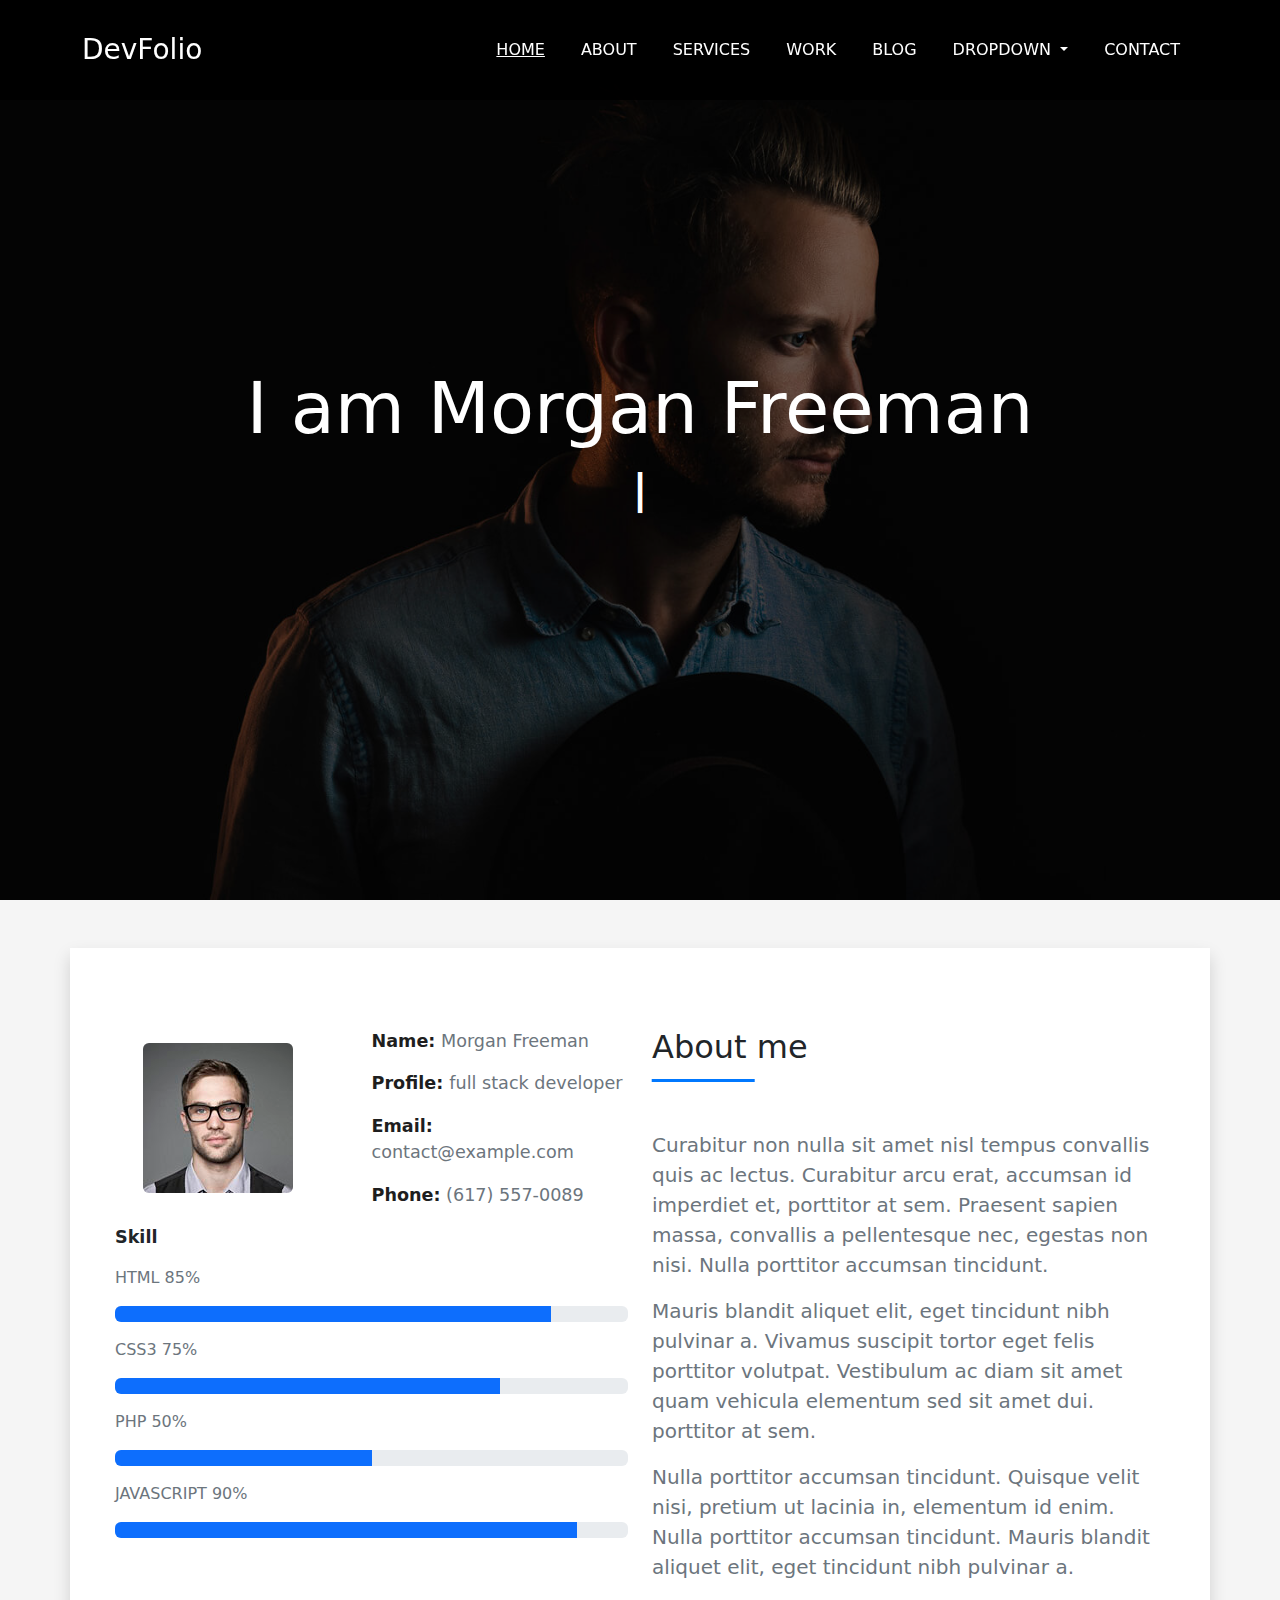
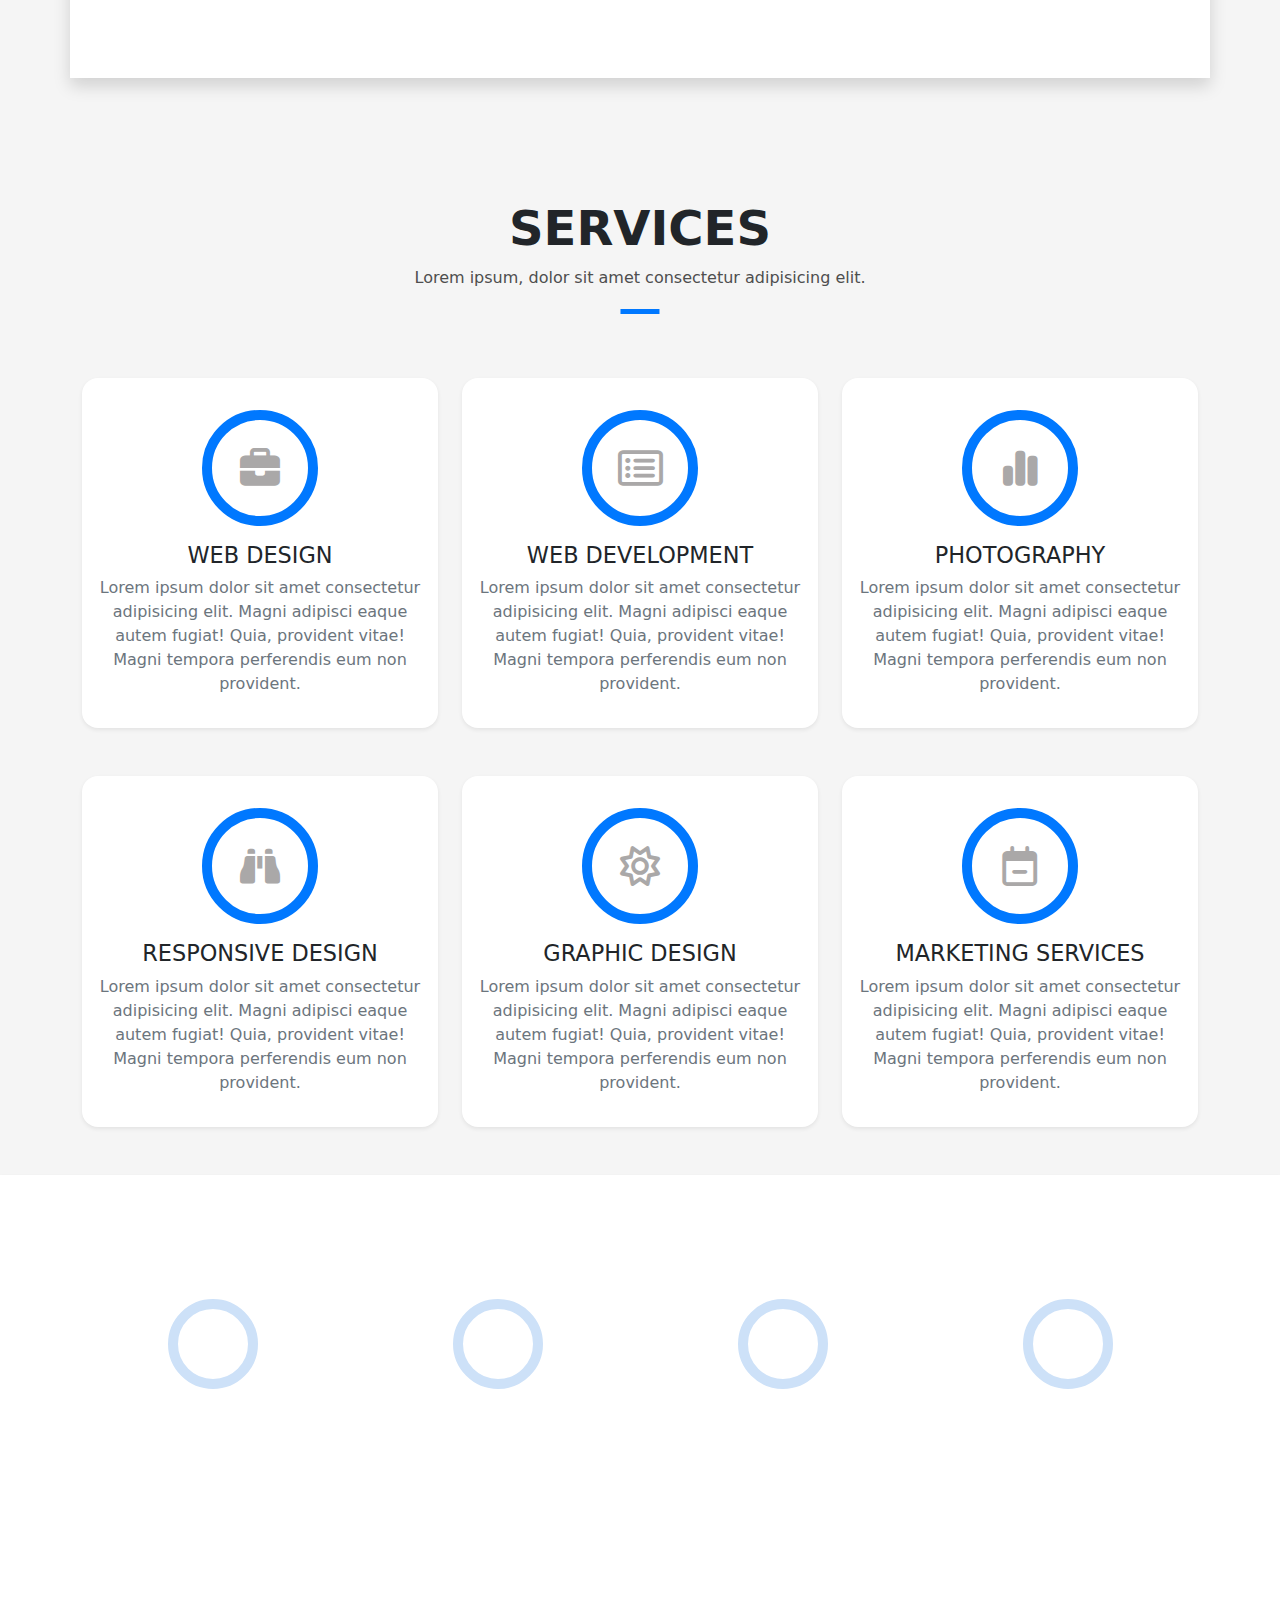
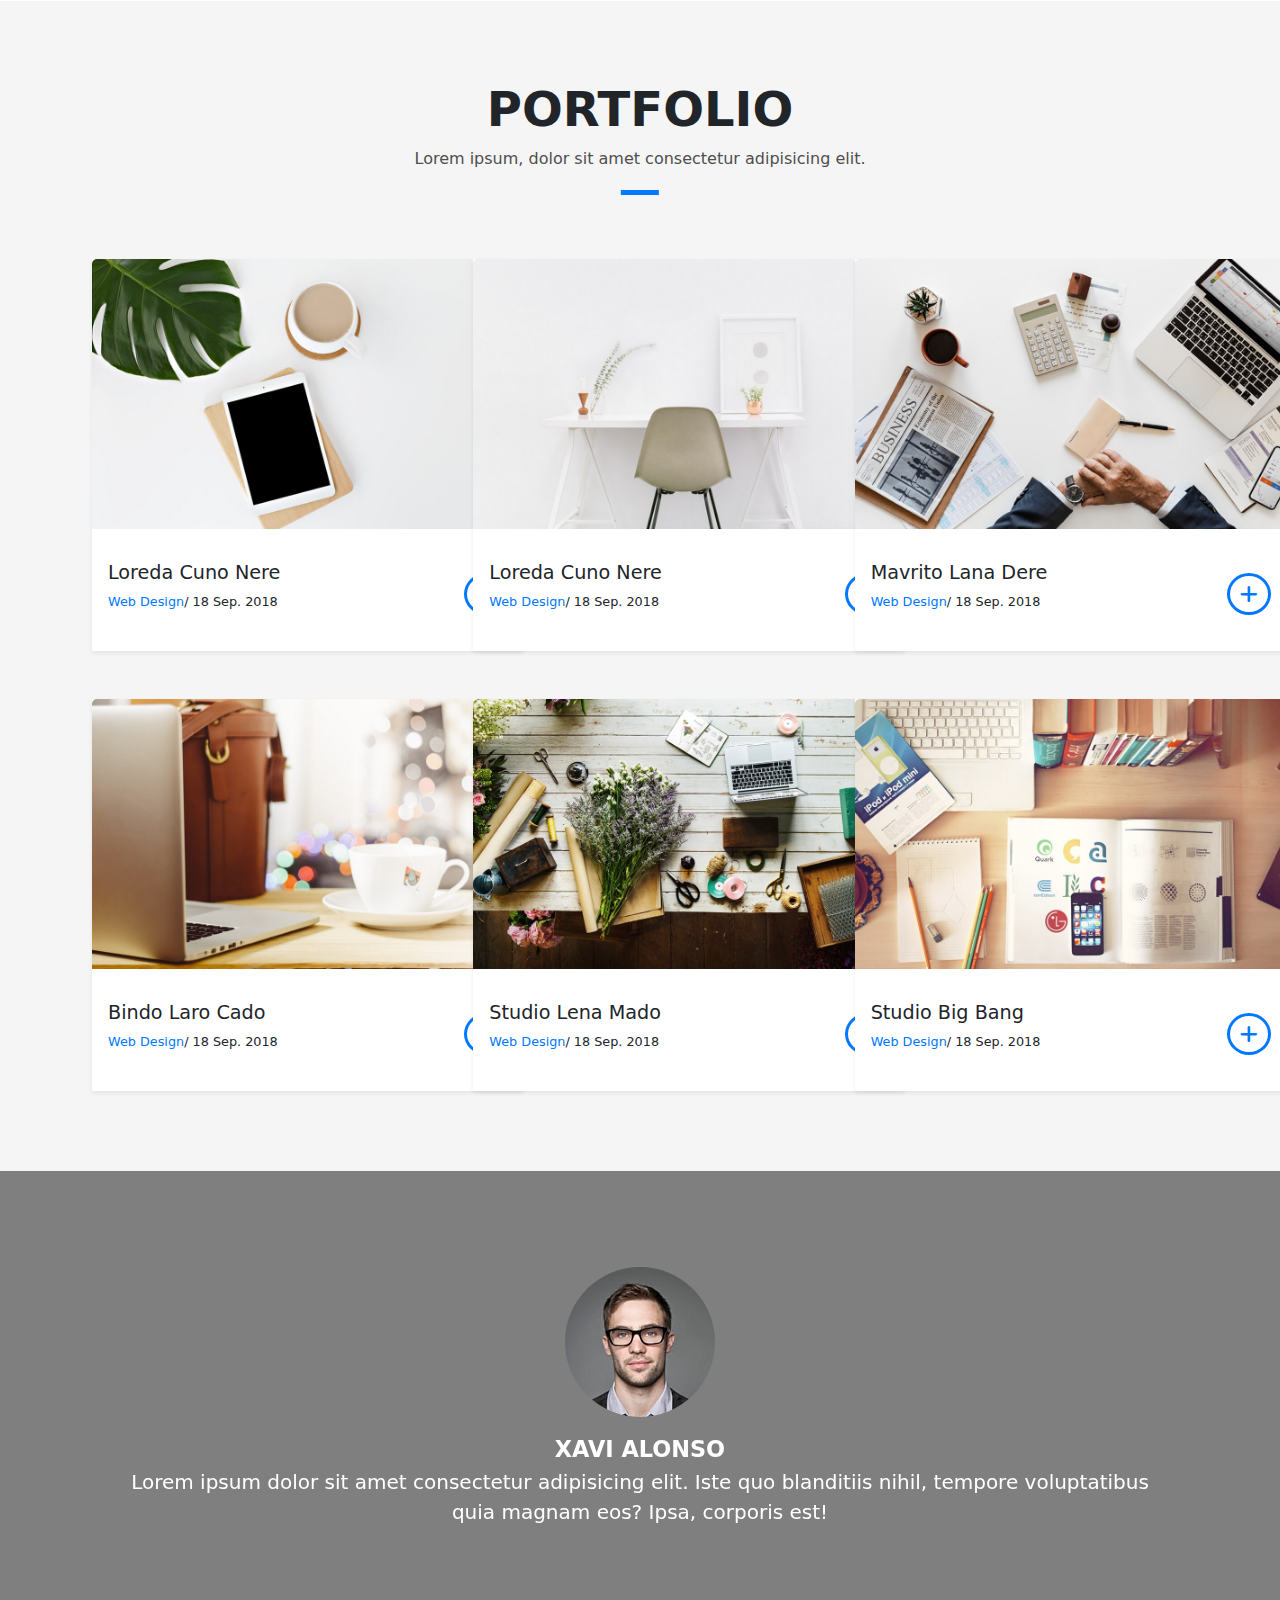
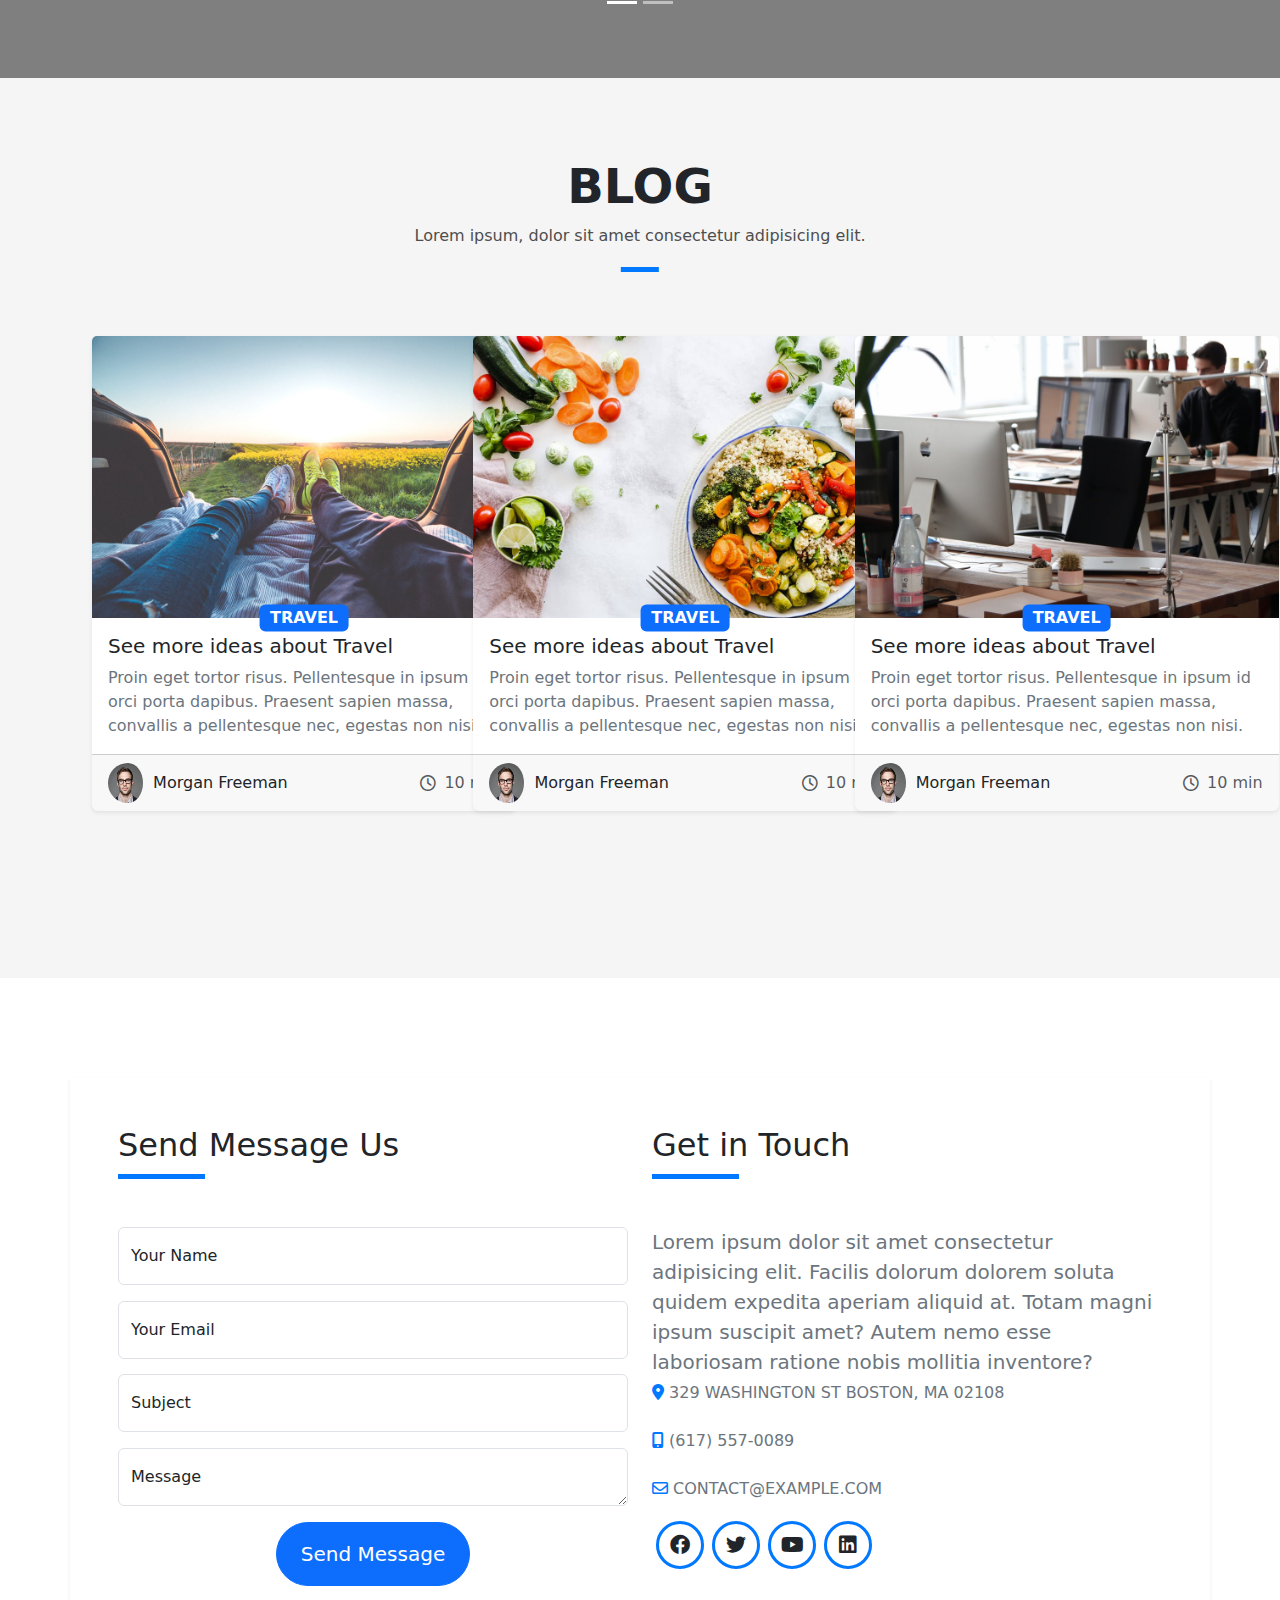
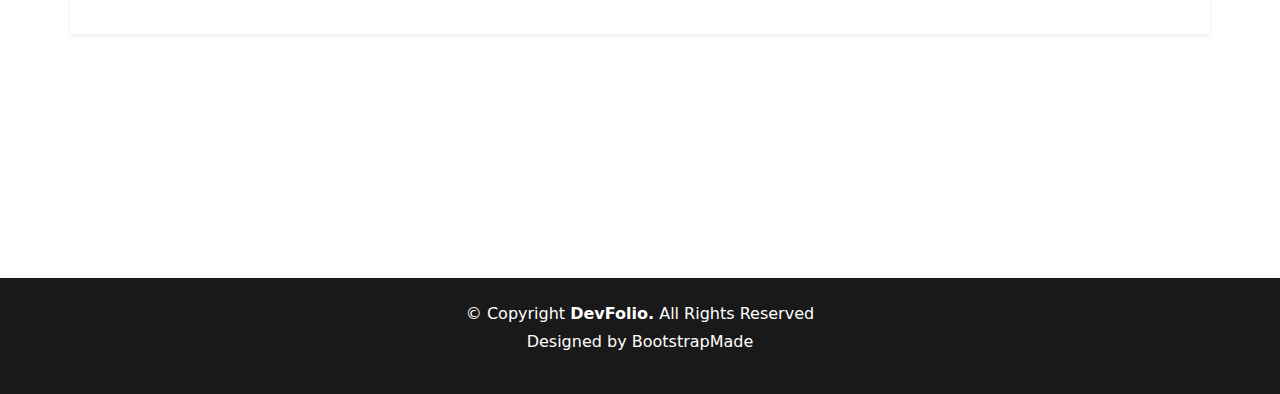
==== index.html @ a31791e6 "first commit" ====
<!DOCTYPE html>
<html lang="en">

<head>
    <meta charset="UTF-8">
    <meta name="viewport" content="width=device-width, initial-scale=1.0">
    <title>Morgan Freeman</title>
    <link rel="stylesheet" href="./css/bootstrap.min.css">
    <link rel="stylesheet" href="./css/all.min.css">
    <link rel="stylesheet" href="./css/style.css">
</head>

<body>
    <!-- start-header-section -->
    <header>
        <nav class="navbar navbar-expand-lg  navbar-dark fixed-top   ">
            <div class="container py-3">
                <a class="navbar-brand fs-3" href="#home">DevFolio</a>
                <button class="navbar-toggler" type="button" data-bs-toggle="collapse"
                    data-bs-target="#navbarSupportedContent" aria-controls="navbarSupportedContent"
                    aria-expanded="false" aria-label="Toggle navigation">
                    <span class="navbar-toggler-icon"></span>
                </button>
                <div class="collapse navbar-collapse" id="navbarSupportedContent">
                    <ul class="navbar-nav ms-auto mb-2 mb-lg-0 text-uppercase ">
                        <li class="nav-item">
                            <a class="nav-link active" aria-current="page" href="#">Home</a>
                        </li>
                        <li class="nav-item">
                            <a class="nav-link" href="#about">about</a>
                        </li>
                        <li class="nav-item">
                            <a class="nav-link" href="#services">services</a>
                        </li>
                        <li class="nav-item ">
                            <a class="nav-link" href="#portfolio">work</a>
                        </li>
                        <li class="nav-item ">
                            <a class="nav-link" href="#blog">blog</a>
                        </li>
                        <li class="nav-item dropdown ">
                            <a class="nav-link dropdown-toggle " href="#" role="button" data-bs-toggle="dropdown"
                                aria-expanded="false">
                                Dropdown
                            </a>
                            <ul class="dropdown-menu">
                                <li><a class="dropdown-item text-dark" href="#">Drop down 1</a></li>
                                <li><a class="dropdown-item text-dark" href="#">Drop down 2</a></li>
                                <li><a class="dropdown-item text-dark" href="#">Drop down 3</a></li>
                                <li><a class="dropdown-item text-dark" href="#">Drop down 4</a></li>
                            </ul>
                        </li>
                        <li class="nav-item">
                            <a class="nav-link" href="#contact">contact</a>
                        </li>
                    </ul>
                </div>
            </div>
        </nav>
        <div id="home" class="home  d-flex align-items-center justify-content-center ">
            <div class="home-content text-center text-white fw-bolder d-flex align-items-center justify-content-center">
                <div class="first-title">
                    <h1>I am Morgan Freeman</h1>
                    <p></p>
                </div>
            </div>
        </div>
    </header>
    <!-- end-header-section -->

    <!-- start-about-section -->

    <section id="about" class="py-5">
        <div class="container about-section bg-white shadow ">
            <div class="row">
                <div class="col-md-6">
                    <div class="row align-items-center justify-content-around ">
                        <div class="col md 6 man-img">
                            <figure>
                                <img src="./img/testimonial-2.jpg" class=" rounded-2" alt="man">
                            </figure>
                        </div>
                        <div class="about-info col-md-6 ">
                            <p class="text-secondary"><span>Name:</span> Morgan Freeman</p>
                            <p class="text-secondary"><span>Profile: </span> full stack developer</p>
                            <p class="text-secondary"><span>Email:</span> contact@example.com</p>
                            <p class="text-secondary"><span>Phone:</span> (617) 557-0089</p>
                        </div>
                    </div>
                    <div class="skills">
                        <p class="text-dark mb-3">Skill</p>
                        <span class="text-uppercase text-secondary fw-medium mb-4">HTML 85%</span>
                        <div class="progress my-3" role="progressbar" aria-label="Basic example" aria-valuenow="0"
                            aria-valuemin="0" aria-valuemax="100">
                            <div class="progress-bar" style="width: 85%"></div>
                        </div>
                        <span class="text-uppercase text-secondary fw-medium ">CSS3 75%</span>
                        <div class="progress my-3" role="progressbar" aria-label="Basic example" aria-valuenow="75"
                            aria-valuemin="0" aria-valuemax="100">
                            <div class="progress-bar" style="width: 75%"></div>
                        </div>
                        <span class="text-uppercase text-secondary fw-medium ">PHP 50%</span>
                        <div class="progress my-3" role="progressbar" aria-label="Basic example" aria-valuenow="50"
                            aria-valuemin="0" aria-valuemax="100">
                            <div class="progress-bar" style="width: 50%"></div>
                        </div>
                        <span class="text-uppercase text-secondary fw-medium ">JAVASCRIPT 90%</span>
                        <div class="progress my-3" role="progressbar" aria-label="Basic example" aria-valuenow="90"
                            aria-valuemin="0" aria-valuemax="100">
                            <div class="progress-bar" style="width: 90%"></div>
                        </div>
                    </div>
                </div>
                <div class=" about-me col-md-6">
                    <h5 class="pb-3 mb-5">About me</h5>
                    <div class="paragraph text-secondary">
                        <p>Curabitur non nulla sit amet nisl tempus convallis quis ac lectus. Curabitur arcu erat,
                            accumsan
                            id imperdiet et, porttitor at sem. Praesent sapien massa, convallis a pellentesque nec,
                            egestas
                            non nisi. Nulla porttitor accumsan tincidunt.</p>
                        <p>Mauris blandit aliquet elit, eget tincidunt nibh pulvinar a. Vivamus suscipit tortor eget
                            felis
                            porttitor volutpat. Vestibulum ac diam sit amet quam vehicula elementum sed sit amet dui.
                            porttitor at sem.</p>
                        <p>Nulla porttitor accumsan tincidunt. Quisque velit nisi, pretium ut lacinia in, elementum id
                            enim.
                            Nulla porttitor accumsan tincidunt. Mauris blandit aliquet elit, eget tincidunt nibh
                            pulvinar a.
                        </p>
                    </div>
                </div>
            </div>
        </div>
    </section>
    <!-- end-about-section -->

    <!-- start-services-section -->
    <section id="services">
        <div class="container text-center">
            <h3 class="text-uppercase fw-bold ">SERVICES</h3>
            <p class="title col-lg-6 mx-auto position-relative pb-4">
                Lorem ipsum, dolor sit amet consectetur adipisicing elit.
            </p>
            <div class="row py-4">
                <div class="col-md-4 py-4 ">
                    <div
                        class=" card services-cards p-3 shadow-sm text-center bg-white align-items-center border-0 rounded-4">
                        <div class="cards d-flex justify-content-center align-items-center p-5 rounded-circle m-3">
                            <i class="fa-solid fa-briefcase fs-1" style="color:rgb(170, 168, 168);"></i>
                        </div>
                        <h2 class="text-uppercase">WEB DESIGN</h2>
                        <p class="text-secondary">Lorem ipsum dolor sit amet consectetur adipisicing elit. Magni
                            adipisci eaque
                            autem fugiat! Quia, provident vitae! Magni tempora perferendis eum non provident.</p>
                    </div>
                </div>
                <div class="col-md-4 py-4 ">
                    <div
                        class=" card services-cards p-3 shadow-sm text-center bg-white align-items-center border-0 rounded-4">
                        <div class="cards d-flex justify-content-center align-items-center p-5 rounded-circle m-3">
                            <i class="fa-regular fa-rectangle-list fs-1" style="color:rgb(170, 168, 168)" ;></i>
                        </div>
                        <h2 class="text-uppercase">WEB DEVELOPMENT</h2>
                        <p class="text-secondary">Lorem ipsum dolor sit amet consectetur adipisicing elit. Magni
                            adipisci eaque
                            autem fugiat! Quia, provident vitae! Magni tempora perferendis eum non provident.</p>
                    </div>
                </div>
                <div class="col-md-4 py-4 ">
                    <div
                        class=" card services-cards p-3 shadow-sm text-center bg-white align-items-center border-0 rounded-4">
                        <div class=" cards d-flex justify-content-center align-items-center p-5 rounded-circle m-3">
                            <i class="fa-solid fa-chart-simple fs-1" style="color:rgb(170, 168, 168)" ;></i>
                        </div>
                        <h2 class="text-uppercase">PHOTOGRAPHY</h2>
                        <p class="text-secondary">Lorem ipsum dolor sit amet consectetur adipisicing elit. Magni
                            adipisci eaque
                            autem fugiat! Quia, provident vitae! Magni tempora perferendis eum non provident.</p>
                    </div>
                </div>
                <div class="col-md-4 py-4 ">
                    <div
                        class=" card services-cards p-3 shadow-sm text-center bg-white align-items-center border-0 rounded-4">
                        <div class="cards d-flex justify-content-center align-items-center p-5 rounded-circle m-3">
                            <i class="fa-solid fa-binoculars fs-1" style="color:rgb(170, 168, 168)" ;></i>
                        </div>
                        <h2 class="text-uppercase">RESPONSIVE DESIGN</h2>
                        <p class="text-secondary">Lorem ipsum dolor sit amet consectetur adipisicing elit. Magni
                            adipisci eaque
                            autem fugiat! Quia, provident vitae! Magni tempora perferendis eum non provident.</p>
                    </div>
                </div>
                <div class="col-md-4 py-4 ">
                    <div
                        class=" card services-cards p-3 shadow-sm text-center bg-white align-items-center border-0 rounded-4">
                        <div class="cards d-flex justify-content-center align-items-center p-5 rounded-circle m-3">
                            <i class="fa-regular fa-sun fs-1" style="color:rgb(170, 168, 168)" ;></i>
                        </div>
                        <h2 class="text-uppercase">GRAPHIC DESIGN</h2>
                        <p class="text-secondary">Lorem ipsum dolor sit amet consectetur adipisicing elit. Magni
                            adipisci eaque
                            autem fugiat! Quia, provident vitae! Magni tempora perferendis eum non provident.</p>
                    </div>
                </div>
                <div class="col-md-4 py-4 ">
                    <div
                        class=" card services-cards p-3 shadow-sm text-center bg-white align-items-center border-0 rounded-4">
                        <div class="cards d-flex justify-content-center align-items-center p-5 rounded-circle m-3">
                            <i class="fa-regular fa-calendar-minus fs-1" style="color:rgb(170, 168, 168)" ;></i>
                        </div>
                        <h2 class="text-uppercase">MARKETING SERVICES</h2>
                        <p class="text-secondary">Lorem ipsum dolor sit amet consectetur adipisicing elit. Magni
                            adipisci eaque
                            autem fugiat! Quia, provident vitae! Magni tempora perferendis eum non provident.</p>
                    </div>
                </div>
            </div>
        </div>
    </section>
    <!-- end-services-section -->

    <!-- start-numbers-section -->
    <section class="numbers shadow-sm">
        <div class="layer">
            <div class="container">
                <div class="row  py-2 counter-box text-danger">
                    <div
                        class=" card col-md-3 d-flex align-items-center text-center border-0 bg-transparent text-white">
                        <div class=" icons fs-2 rounded-circle d-flex align-items-center justify-content-center">
                            <i class="fa-solid fa-check"></i>
                        </div>
                        <p>450</p>
                        <span>WORKS COMPLETED</span>
                    </div>
                    <div
                        class=" card col-md-3 d-flex align-items-center text-center border-0 bg-transparent text-white">
                        <div class=" icons fs-2 rounded-circle d-flex align-items-center justify-content-center">
                            <i class="fa-solid fa-book"></i>
                        </div>
                        <p>450</p>
                        <span>WORKS COMPLETED</span>
                    </div>
                    <div
                        class=" card col-md-3 d-flex align-items-center text-center border-0 bg-transparent text-white">
                        <div class=" icons fs-2 rounded-circle d-flex align-items-center justify-content-center">
                            <i class="fa-solid fa-users"></i>
                        </div>
                        <p>450</p>
                        <span>WORKS COMPLETED</span>
                    </div>
                    <div
                        class=" card col-md-3 d-flex align-items-center text-center border-0 bg-transparent text-white">
                        <div class=" icons fs-2 rounded-circle d-flex align-items-center justify-content-center">
                            <i class="fa-solid fa-award"></i>
                        </div>
                        <p>450</p>
                        <span>WORKS COMPLETED</span>
                    </div>
                </div>
            </div>
        </div>
    </section>

    <!-- end-numbers-section -->

    <!-- start-PORTFOLIO-section -->
    <section id="portfolio">
        <div class="container">
            <h3 class="text-uppercase fw-bold text-center">PORTFOLIO</h3>
            <p class="title text-center col-lg-6 mx-auto position-relative pb-4">
                Lorem ipsum, dolor sit amet consectetur adipisicing elit.
            </p>
            <div class="row pt-5 gy-5 gx-5">
                <div class="col-md-4 ">
                    <div class=" shadow-sm card portfolio-cards border-0 rounded-0" style="width: 27rem;">
                        <figure>
                            <img src="./img/work-1.jpg" class="card-img-top w-100 " alt="...">
                        </figure>
                        <div class="card-body card-title d-flex justify-content-between align-items-center">
                            <div class="">
                                <h2>Loreda Cuno Nere</h2>
                                <div class="w-more d-flex fa-">
                                    <p>Web Design</p>
                                    <p>/ 18 Sep. 2018</p>
                                </div>
                            </div>
                            <div class="plus rounded-circle d-flex align-items-center justify-content-center">
                                <i class="fa-solid fa-plus"></i>
                            </div>
                        </div>
                    </div>
                </div>
                <div class="col-md-4">
                    <div class=" shadow-sm card portfolio-cards border-0 rounded-0" style="width: 27rem;">
                        <figure>
                            <img src="./img/work-2.jpg" class="card-img-top w-100 " alt="...">
                        </figure>
                        <div class="card-body card-title d-flex justify-content-between align-items-center">
                            <div class="">
                                <h2>Loreda Cuno Nere</h2>
                                <div class="w-more d-flex fa-">
                                    <p>Web Design</p>
                                    <p>/ 18 Sep. 2018</p>
                                </div>
                            </div>
                            <div class="plus rounded-circle d-flex align-items-center justify-content-center">
                                <i class="fa-solid fa-plus"></i>
                            </div>
                        </div>
                    </div>
                </div>
                <div class="col-md-4">
                    <div class="shadow-sm card portfolio-cards border-0 rounded-0" style="width: 27rem;">
                        <figure>
                            <img src="./img/work-3.jpg" class="card-img-top w-100 " alt="...">
                        </figure>
                        <div class="card-body card-title d-flex justify-content-between align-items-center">
                            <div class="">
                                <h2>Mavrito Lana Dere</h2>
                                <div class="w-more d-flex fa-">
                                    <p>Web Design</p>
                                    <p>/ 18 Sep. 2018</p>
                                </div>
                            </div>
                            <div class="plus rounded-circle d-flex align-items-center justify-content-center">
                                <i class="fa-solid fa-plus"></i>
                            </div>
                        </div>
                    </div>
                </div>
                <div class="col-md-4">
                    <div class="shadow-sm card portfolio-cards border-0 rounded-0" style="width: 27rem;">
                        <figure>
                            <img src="./img/work-4.jpg" class="card-img-top w-100 " alt="...">
                        </figure>
                        <div class="card-body card-title d-flex justify-content-between align-items-center">
                            <div class="">
                                <h2>Bindo Laro Cado</h2>
                                <div class="w-more d-flex fa-">
                                    <p>Web Design</p>
                                    <p>/ 18 Sep. 2018</p>
                                </div>
                            </div>
                            <div class="plus rounded-circle d-flex align-items-center justify-content-center">
                                <i class="fa-solid fa-plus"></i>
                            </div>
                        </div>
                    </div>
                </div>
                <div class="col-md-4">
                    <div class="shadow-sm card portfolio-cards border-0 rounded-0" style="width: 27rem;">
                        <figure>
                            <img src="./img/work-5.jpg" class="card-img-top w-100 " alt="...">
                        </figure>
                        <div class="card-body card-title d-flex justify-content-between align-items-center">
                            <div class="">
                                <h2>Studio Lena Mado</h2>
                                <div class="w-more d-flex fa-">
                                    <p>Web Design</p>
                                    <p>/ 18 Sep. 2018</p>
                                </div>
                            </div>
                            <div class="plus rounded-circle d-flex align-items-center justify-content-center">
                                <i class="fa-solid fa-plus"></i>
                            </div>
                        </div>
                    </div>
                </div>
                <div class="col-md-4">
                    <div class="shadow-sm card portfolio-cards border-0 rounded-0" style="width: 27rem;">
                        <figure>
                            <img src="./img/work-6.jpg" class="card-img-top w-100 " alt="...">
                        </figure>
                        <div class="card-body card-title d-flex justify-content-between align-items-center">
                            <div class="">
                                <h2>Studio Big Bang</h2>
                                <div class="w-more d-flex fa-">
                                    <p>Web Design</p>
                                    <p>/ 18 Sep. 2018</p>
                                </div>
                            </div>
                            <div class="plus rounded-circle d-flex align-items-center justify-content-center">
                                <i class="fa-solid fa-plus"></i>
                            </div>
                        </div>
                    </div>
                </div>
            </div>
        </div>
    </section>
    <!-- end-PORTFOLIO-section -->

    <!-- start-Carousel-section -->
    <section class="overlay">
        <div class="swiper">
            <div class="container py-5 ">
                <div class="row  ">
                    <div class="col-md-12">
                        <div id="carouselExampleIndicators" class="carousel slide ">
                            <div class="carousel-inner p-5">
                                <div class="carousel-item active text-center ">
                                    <div class="testimonial">
                                        <figure>
                                            <img src="img/testimonial-2.jpg" class="rounded-circle" alt="man">
                                        </figure>
                                        <span class="text-white fw-bold text-uppercase">xavi alonso</span>
                                        <p> Lorem ipsum dolor sit amet consectetur adipisicing elit. Iste quo blanditiis
                                            nihil, tempore voluptatibus quia magnam eos? Ipsa, corporis est!</p>
                                    </div>
                                </div>
                                <div class="carousel-item text-center">
                                    <div class="testimonial">
                                        <figure>
                                            <img src="img/testimonial-4.jpg" class="rounded-circle" alt="man">
                                        </figure>
                                        <span class="text-white fw-bold text-uppercase">marta socrate</span>
                                        <p> Lorem ipsum dolor sit amet consectetur adipisicing elit. Iste quo blanditiis
                                            nihil, tempore voluptatibus quia magnam eos? Ipsa, corporis est!</p>
                                    </div>
                                </div>
                            </div>
                            <div class="carousel-indicators position-static ">
                                <button type="button" data-bs-target="#carouselExampleIndicators" data-bs-slide-to="0"
                                    class="active" aria-current="true" aria-label="Slide 1"></button>
                                <button type="button" data-bs-target="#carouselExampleIndicators" data-bs-slide-to="1"
                                    aria-label="Slide 2"></button>
                            </div>
                        </div>
                    </div>
                </div>
            </div>
        </div>
    </section>
    <!-- end-Carousel-section -->

    <!-- start-BLOG-section -->
    <section id="blog" class="">
        <div class="container text-center ">
            <h3 class="text-uppercase fw-bold ">blog</h3>
            <p class="title col-lg-6 mx-auto position-relative pb-4">
                Lorem ipsum, dolor sit amet consectetur adipisicing elit.
            </p>
            <div class="row gx-5 pt-5">
                <div class="col-md-4 ">
                    <div class="card border-0 shadow-sm" style="width: 26.5rem;">
                        <img src="./img/post-1.jpg" class="card-img-top card-image" alt="...">
                        <div class="card-body text-start position-relative">
                            <span
                                class="badge bg-primary fs-6 position-absolute top-0 start-50 translate-middle text-uppercase">TRAVEL</span>
                            <h5 class="card-title">See more ideas about Travel</h5>
                            <p class="card-text text-secondary">Proin eget tortor risus. Pellentesque in ipsum id orci
                                porta
                                dapibus. Praesent sapien massa, convallis a pellentesque nec, egestas non nisi.</p>
                        </div>
                        <div class="card-footer text-body-secondary d-flex align-items-center justify-content-between">
                            <div class="left">
                                <img src="./img/testimonial-2.jpg" alt="man" class="man rounded-circle">
                                <a href="#home" class="text-dark"><span>Morgan Freeman</span></a>
                            </div>
                            <div class="right d-flex align-items-center justify-content-center ">
                                <i class="fa-regular fa-clock px-2"></i>
                                <p class="mb-0">10 min</p>
                            </div>
                        </div>
                    </div>
                </div>
                <div class="col-md-4 ">
                    <div class="card border-0 shadow-sm" style="width: 26.5rem;">
                        <img src="./img/post-2.jpg" class="card-img-top card-image" alt="...">
                        <div class="card-body text-start position-relative">
                            <span
                                class="badge bg-primary fs-6 position-absolute top-0 start-50 translate-middle text-uppercase">TRAVEL</span>
                            <h5 class="card-title">See more ideas about Travel</h5>
                            <p class="card-text text-secondary">Proin eget tortor risus. Pellentesque in ipsum id orci
                                porta
                                dapibus. Praesent sapien massa, convallis a pellentesque nec, egestas non nisi.</p>
                        </div>
                        <div class="card-footer text-body-secondary d-flex align-items-center justify-content-between">
                            <div class="left">
                                <img src="./img/testimonial-2.jpg" alt="man" class="man rounded-circle">
                                <a href="#home" class="text-dark"><span>Morgan Freeman</span></a>
                            </div>
                            <div class="right d-flex align-items-center justify-content-center ">
                                <i class="fa-regular fa-clock px-2"></i>
                                <p class="mb-0">10 min</p>
                            </div>
                        </div>
                    </div>
                </div>
                <div class="col-md-4 ">
                    <div class="card border-0 shadow-sm" style="width: 26.5rem;">
                        <img src="./img/post-3.jpg" class="card-img-top card-image" alt="...">
                        <div class="card-body text-start position-relative">
                            <span
                                class="badge bg-primary fs-6 position-absolute top-0 start-50 translate-middle text-uppercase">TRAVEL</span>
                            <h5 class="card-title">See more ideas about Travel</h5>
                            <p class="card-text text-secondary">Proin eget tortor risus. Pellentesque in ipsum id orci
                                porta
                                dapibus. Praesent sapien massa, convallis a pellentesque nec, egestas non nisi.</p>
                        </div>
                        <div class="card-footer text-body-secondary d-flex align-items-center justify-content-between">
                            <div class="left">
                                <img src="./img/testimonial-2.jpg" alt="man" class="man rounded-circle">
                                <a href="#home" class="text-dark"><span>Morgan Freeman</span></a>
                            </div>
                            <div class="right d-flex align-items-center justify-content-center ">
                                <i class="fa-regular fa-clock px-2"></i>
                                <p class="mb-0">10 min</p>
                            </div>
                        </div>
                    </div>
                </div>
            </div>
        </div>
    </section>
    <!-- end-BLOG-section -->

    <!-- start--contact--section -->
    <section class="contact" id="contact">
        <div class=" container bg-white p-5 shadow-sm">
            <div class="row msg ">
                <div class="col-md-6 ">
                    <h5 class="text-dark position-relative mb-5">Send Message Us</h5>
                    <div class="form-floating mb-3">
                        <input type="email" class="form-control" id="floatingInput" placeholder="Your Name">
                        <label for="floatingInput">Your Name</label>
                    </div>
                    <div class="form-floating">
                        <input type="password" class="form-control" id="floatingPassword" placeholder="Your Email">
                        <label for="floatingPassword">Your Email</label>
                    </div>
                    <div class="form-floating mb-3">
                        <input type="email" class="form-control" id="floatingInput" placeholder="Subject">
                        <label for="floatingInput">Subject</label>
                    </div>
                    <div class="form-floating">
                        <textarea class="form-control textarea" placeholder="Message" id="floatingTextarea"></textarea>
                        <label for="floatingTextarea">Message</label>
                    </div>
                    <div class="btn-msg d-flex justify-content-center mt-3">
                        <button type="button" class="btn btn-primary btn-lg rounded-5 px-4 py-3 ">Send Message</button>
                    </div>
                </div>
                <div class="col-md-6 contacting">
                    <h5 class="text-dark position-relative mb-5">Get in Touch</h5>
                    <span class="text-secondary ">Lorem ipsum dolor sit amet consectetur adipisicing elit. Facilis
                        dolorum dolorem soluta quidem expedita aperiam aliquid at. Totam magni ipsum suscipit amet?
                        Autem nemo esse laboriosam ratione nobis mollitia inventore?</span>
                    <ul class="list-unstyled">
                        <li>
                            <i class="fa-solid fa-location-dot "></i>
                            <span class="text-uppercase text-secondary"> 329 WASHINGTON ST BOSTON, MA 02108</span>
                        </li>
                        <li></li>
                    </ul>
                    <ul class="list-unstyled">
                        <li>
                            <i class="fa-solid fa-mobile-screen-button"></i>
                            <span class="text-uppercase text-secondary">(617) 557-0089</span>
                        </li>
                        <li></li>
                    </ul>
                    <ul class="list-unstyled">
                        <li>
                            <i class="fa-regular fa-envelope"></i>
                            <span class="text-uppercase text-secondary">contact@example.com</span>
                        </li>
                        <li></li>
                    </ul>
                    <div class="social-box d-flex align-items-center justify-content-start mt-0">
                        <div class="social-icons mx-1 rounded-circle d-flex align-items-center justify-content-center">
                            <i class="fa-brands fa-facebook "></i>
                        </div>
                        <div class="social-icons mx-1 rounded-circle d-flex align-items-center justify-content-center">
                            <i class="fa-brands fa-twitter "></i>
                        </div>
                        <div class="social-icons mx-1  rounded-circle d-flex align-items-center justify-content-center">
                            <i class="fa-brands fa-youtube "></i>
                        </div>
                        <div class="social-icons mx-1 rounded-circle d-flex align-items-center justify-content-center">
                            <i class="fa-brands fa-linkedin "></i>
                        </div>
                    </div>
                </div>
            </div>
        </div>
    </section>
    <!-- end--contact--section -->

    <!-- start--footer-section -->
    <footer class="footer py-4 shadow">
        <div class="footer-content d-flex align-items-center justify-content-center">
            <div class="end text-center">
                <p class="mb-1">© Copyright <span class="fw-bold">DevFolio.</span> All Rights Reserved</p>
                <p>Designed by BootstrapMade</p>
            </div>
        </div>
    </footer>
    <!-- end--footer--section -->

    <script src="./js/bootstrap.bundle.min.js"></script>
</body>


</html>
---- css/style.css ----
/* global-section */
:root{
    --main-color:#0078ff;
}
/* end-global-section */


/* <!-- start-header-section --> */
header {
    height: 100vh;
}

#home {
background: url('../img/hero-bg.jpg') fixed no-repeat center ;
background-size:cover;
background-position: center;
overflow: hidden;
}


.home-content {
background-color: rgba(0, 0, 0, 0.5);
min-height: 100vh;
width: 100%;
}

.nav-item {
    padding :0 10px;
}
.nav {
    top: 0;
    right: 0;
    left: 0;

}
.navbar a {
    color: white;
    font-weight: 500;
}
.navbar a:hover, .navbar .active, .navbar .active:focus, .navbar li:hover>a {
text-decoration: underline;
color: white
;
}

.navbar{
    background-color: rgba(0, 0, 0, 0.9);
}
.home-content h1 {
    font-size: 4.5rem;
    color: white;
}
.home-content p::after {
    content: "|";
    -webkit-animation-name: typing ;
            animation-name: typing ;
    -webkit-animation-duration: 4s;
            animation-duration: 4s;
    -webkit-animation-iteration-count: infinite;
            animation-iteration-count: infinite;
}

@-webkit-keyframes typing{
    0%{content:"D |";}
    5%{content:"De |";}
    10%{content:"Des |";}
    15%{content:"Desi |";}
    20%{content:"Desig |";}
    25%{content:"Design |";}
    30%{content:"Designer |";}
    35%{content:"Design |";}
    40%{content:"Desig |";}
    45%{content:"Desi |";}
    50%{content:"Des |";}
    55%{content:"De |";}
    65%{content:"D |";}
    70%{content:"De |";}
    75%{content:"Dev |";}
    80%{content:"Deve |";}
    85%{content:"Devel |";}
    90%{content:"Develo |";}
    95%{content:"Develop |";}
    100%{content:"Developer |";}
}

@keyframes typing{
    0%{content:"D |";}
    5%{content:"De |";}
    10%{content:"Des |";}
    15%{content:"Desi |";}
    20%{content:"Desig |";}
    25%{content:"Design |";}
    30%{content:"Designer |";}
    35%{content:"Design |";}
    40%{content:"Desig |";}
    45%{content:"Desi |";}
    50%{content:"Des |";}
    55%{content:"De |";}
    65%{content:"D |";}
    70%{content:"De |";}
    75%{content:"Dev |";}
    80%{content:"Deve |";}
    85%{content:"Devel |";}
    90%{content:"Develo |";}
    95%{content:"Develop |";}
    100%{content:"Developer |";}
}

#home p {
    font-size: 2.5rem;
}

/* <!-- end-header-section --> */

/* <!-- start-about-section --> */

#about {
    background-color: #F5F5F5;
    min-height: 100vh;

}
.about-section { 
    padding: 80px 45px;

}
.about-info {
    font-size: 1.1rem;
    padding-left: 0;

}
.about-info span {
    font-weight: 600;
    color: #1e1e1e;
    font-size: 1.1rem;

}
.about-me p{
    font-size: 1.25rem;
    font-weight: 300;
}
.about-me h5{
    font-size: 2rem;
    position: relative;

}
.about-me h5::after{
content: "";
position: absolute;
background-color:var(--main-color);
width: 20%;
height: 3px;
bottom: 0;
left: 10%;
-webkit-transform: translateX(-50%);
    -ms-transform: translateX(-50%);
        transform: translateX(-50%);
}
.man-img {
padding-left: 40px;    
}
.skills p{
        font-weight: 600;
        color: #1e1e1e;
        font-size: 1.1rem;
}


/* <!-- end-about-section --> */

/* <!-- start-services-section --> */
#services {
    background-color: #F5F5F5;
    min-height: 100vh;

}
#services h3{
text-decoration: none;
font-size: 3rem
}
.title::after{
    content: "";
    position: absolute;
    background-color: var(--main-color);
    width: 7%;
    height: 5px;
    bottom: 0;
    left: 50%;
    -webkit-transform: translateX(-50%);
        -ms-transform: translateX(-50%);
            transform: translateX(-50%);
}

/* <!-- end-services-section --> */
/* <!-- start-numbers-section --> */
.icon {
    width: 3rem;
    height: 3rem;
    margin: 1rem 0;
    border: 10px solid var(--main-color);
}

.cards{
    width: 2rem;
    height: 2rem;
    background-color: white;
    border:10px solid var(--main-color);
    -webkit-transition: 1s;
    -o-transition: 1s;
    transition: 1s;
    
}
.services-cards:hover .cards {
    background-color: var(--main-color);
    border: 10px solid lightgray;
}

.services-cards h2 {
    font-size: 1.4rem;
}
.services-cards .icon i {
    -webkit-transition: all 0.5s
    ;
    -o-transition: all 0.5s
    ;
    transition: all 0.5s
    ;
}
.services-cards .icon {
    -webkit-transition: all 0.5s
    ;
    -o-transition: all 0.5s
    ;
    transition: all 0.5s
    ;
}
.title {color: #4E4E4E;}   

/* <!-- end-services-section -->
<!-- start-numbers-section --> */

.counter-box p{
    font-size: 2rem;
}
.icons {
    width: 2rem;
    height: 2rem;
    margin: 1rem 0;
    padding: 35px;
    border: 10px solid #CDE1F8;
}

.numbers {
    padding: 100px 0;
    background: url('../img/post-3.jpg') fixed no-repeat center ;
    background-size:cover;
    height: 100%;
    width: 100%;
}

/* <!-- end-numbers-section --> */
/* <!-- start-PORTFOLIO-section --> */ 

#portfolio {
min-height: 100vh;
padding: 80px;
background-color: #F5F5F5;
}
#portfolio h3{
    text-decoration: none;
    font-size: 3rem
    }
    .card-title h2 {
        font-size: 19.2px;
        line-height:23.04px
;font-weight: 500
;

    }

.w-more p{
    font-size: 0.8rem;
}
.w-more p:first-of-type {
    color: var(--main-color);
}
.portfolio-cards{
    overflow: hidden;
}
.portfolio-cards figure{
    -webkit-transition: all 0.5s;
    -o-transition: all 0.5s;
    transition: all 0.5s;
}

.portfolio-cards:hover figure{
    -webkit-transform: scale(1.1,1.1);
        -ms-transform: scale(1.1,1.1);
            transform: scale(1.1,1.1);

}

.plus {
    border: 3px solid var(--main-color);
    padding: 8px 10px 
}
.plus i {
    font-size: 20px;
    color: var(--main-color);
    cursor: pointer;
}
/* <!-- end-PORTFOLIO-section --> *

/* <!-- start-overlay-section --> */
.overlay {
background: url('../img/overlay-bg.jpg') fixed no-repeat center ;
background-size:cover;
background-position: center;
width: 100%;
overflow: hidden;
height: auto;
}
.swiper {
background-color: rgba(0, 0, 0, 0.5);
width: 100%;
height: auto;
}
.testimonial span{
    font-weight: 600;
    font-size: 1.4rem;
}
.testimonial p{
    font-size: 1.25rem;
    color: white;
    font-weight: 300;
}
/* <!-- end-overlay-section --> */

/* <!-- start-BLOG-section --> */
#blog {
    min-height: 100vh;
    padding: 80px;
    background-color: #F5F5F5;
    }
#blog h3{
        text-decoration: none;
        font-size: 3rem
}
.man {
    width: 2.5rem;
    height: 2.5rem;
    cursor: pointer;
    padding-right: 5px;

}

.left a{
    text-decoration: none;
}
.left span {

    -webkit-transition: all 2s;

    -o-transition: all 2s;

    transition: all 2s;
}
.left:hover span{
color: var(--main-color)
}
.card-image {cursor: pointer;}
/* <!-- end-BLOG-section --> */

/* <!-- start--contact--section --> */
.contact  {
    background: url('../img/overlay-bg.jpg') fixed no-repeat center ;
    background-size:cover;
    background-position: center;
    min-height: 100vh;
    overflow: hidden;
    height: auto;
    padding-top: 100px;
    padding-bottom: 50px;
}
.btn-group-lg>.btn, .btn-lg {
    -webkit-transition: all 1s;
    -o-transition: all 1s;
    transition: all 1s;
    
}
.btn-msg {
    
}
.btn-group-lg>.btn, .btn-lg:hover {
    background-color: #82b5ef;
}

.msg h5 {
    font-size: 2rem;
    padding-bottom: 15px;
}
.msg h5::after{
    position: absolute;
    content: "";
    background-color: var(--main-color);
    height: 5px;
    width: 17%;
    bottom: 0;
    left: 0;
}
.msg input{
margin-bottom: 15px;
}

.contacting h5::after{
    position: absolute;
    content: "";
    background-color: var(--main-color);
    height: 5px;
    width: 17%;

    bottom: 0;
    left: 0;
} 
.contacting span{
    font-size: 1.25rem;
    font-weight: 300;
}

.contacting li span{
    font-size: 16px;
    font-weight:400;
    line-height:32px;
}
.contacting ul i {
    color: var(--main-color);}

.social-icons {
    -webkit-transition: all 0.5s;
    -o-transition: all 0.5s;
    transition: all 0.5s;
    width: 3rem;
    height: 3rem;
    border: 3px solid var(--main-color);
}
.social-icons {
    font-size: 20px;
}
.social-icons:hover {
background-color: var(--main-color);
    border: 3px solid lightblue;
}
.social-icons:hover i{
color: white;
}


/* <!-- end--contact--section --> */
/* <!-- start--footer-section --> */
.footer {
    background-color: rgba(0, 0, 0, 0.9);
}
.footer p {
    color: white;
}
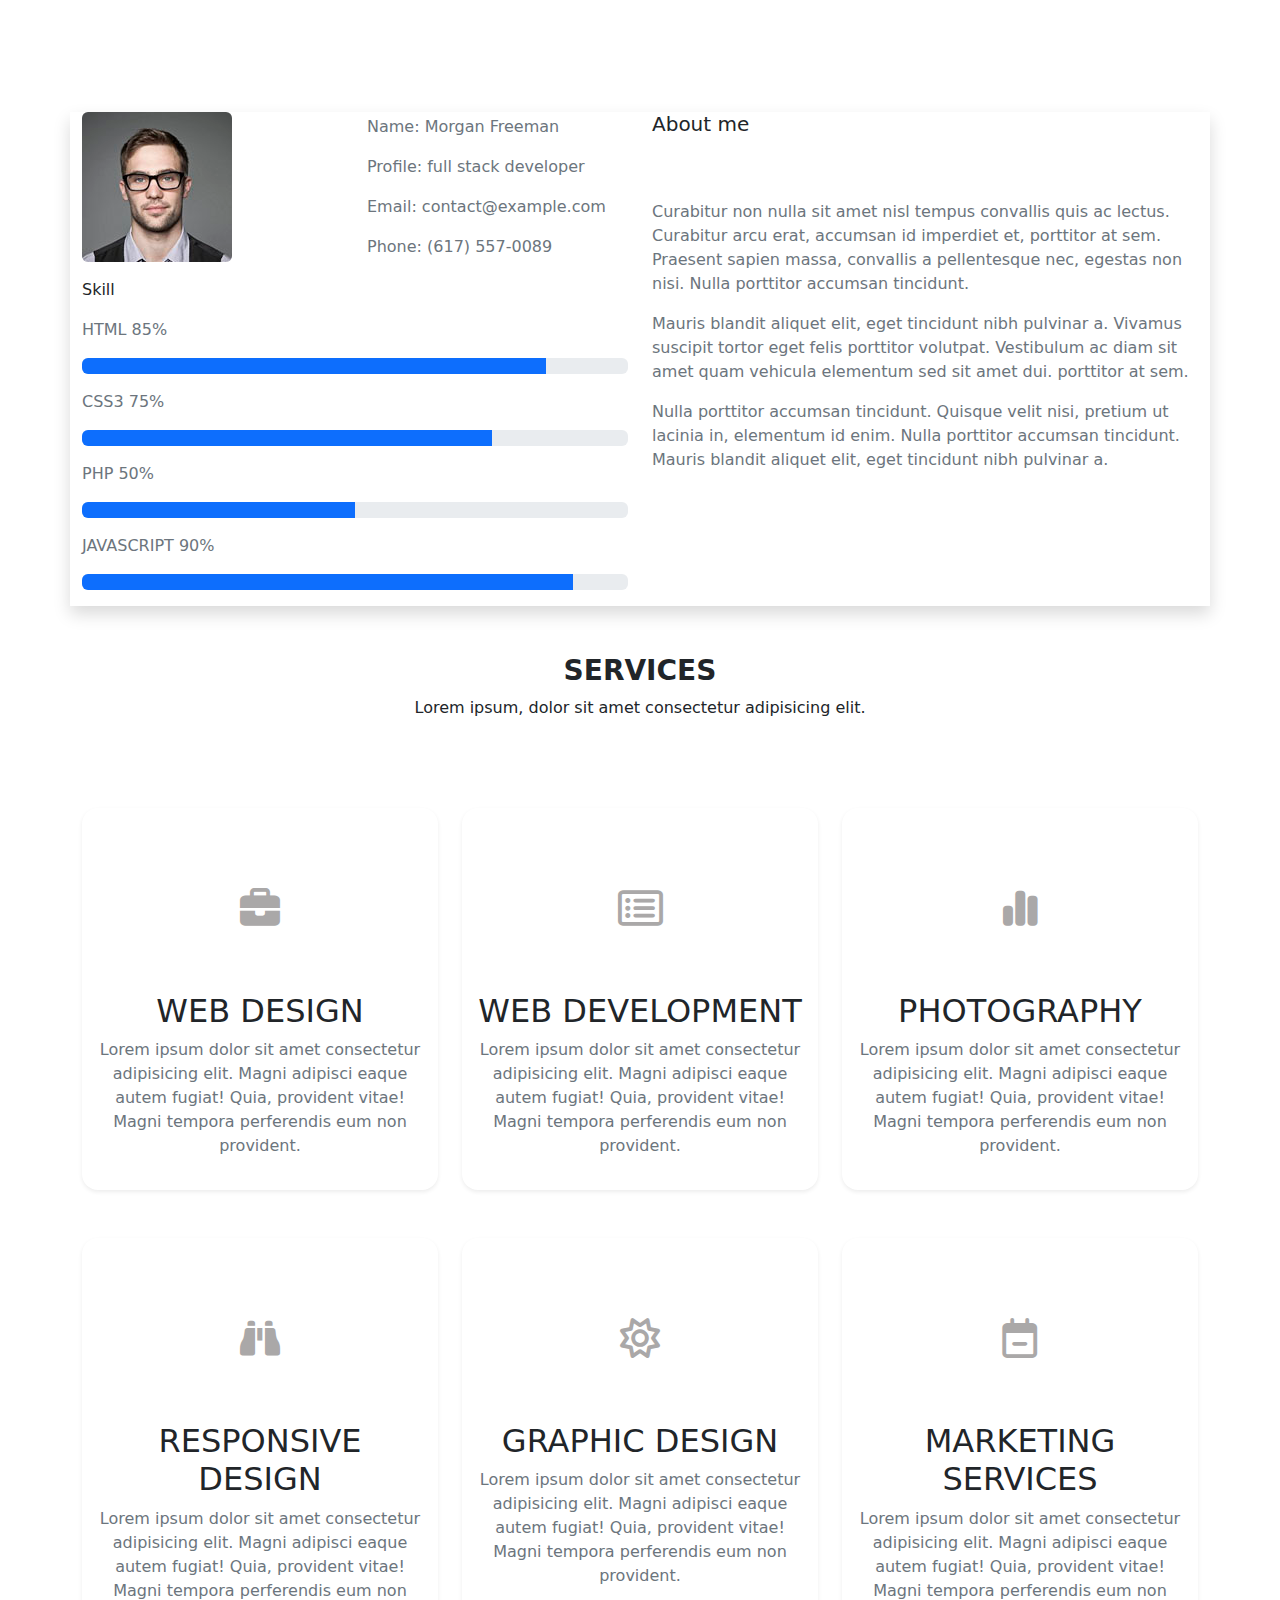
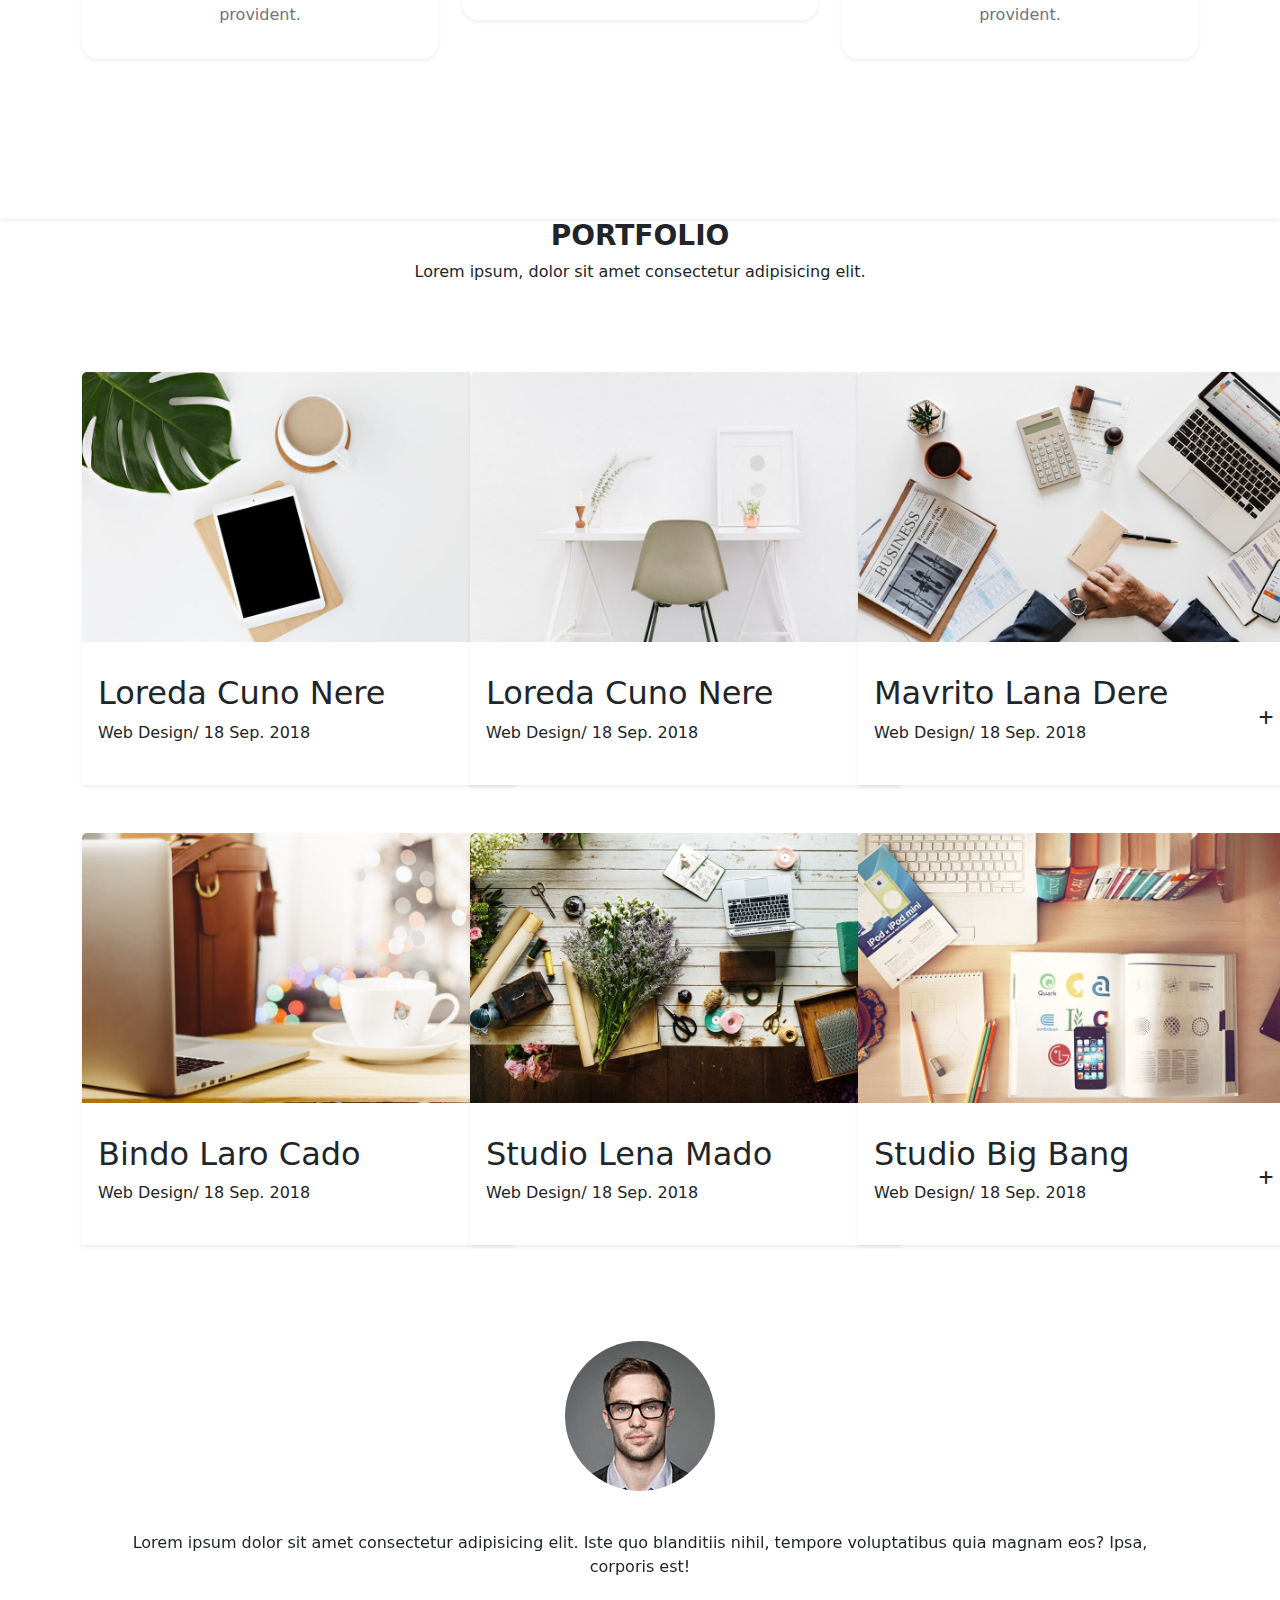
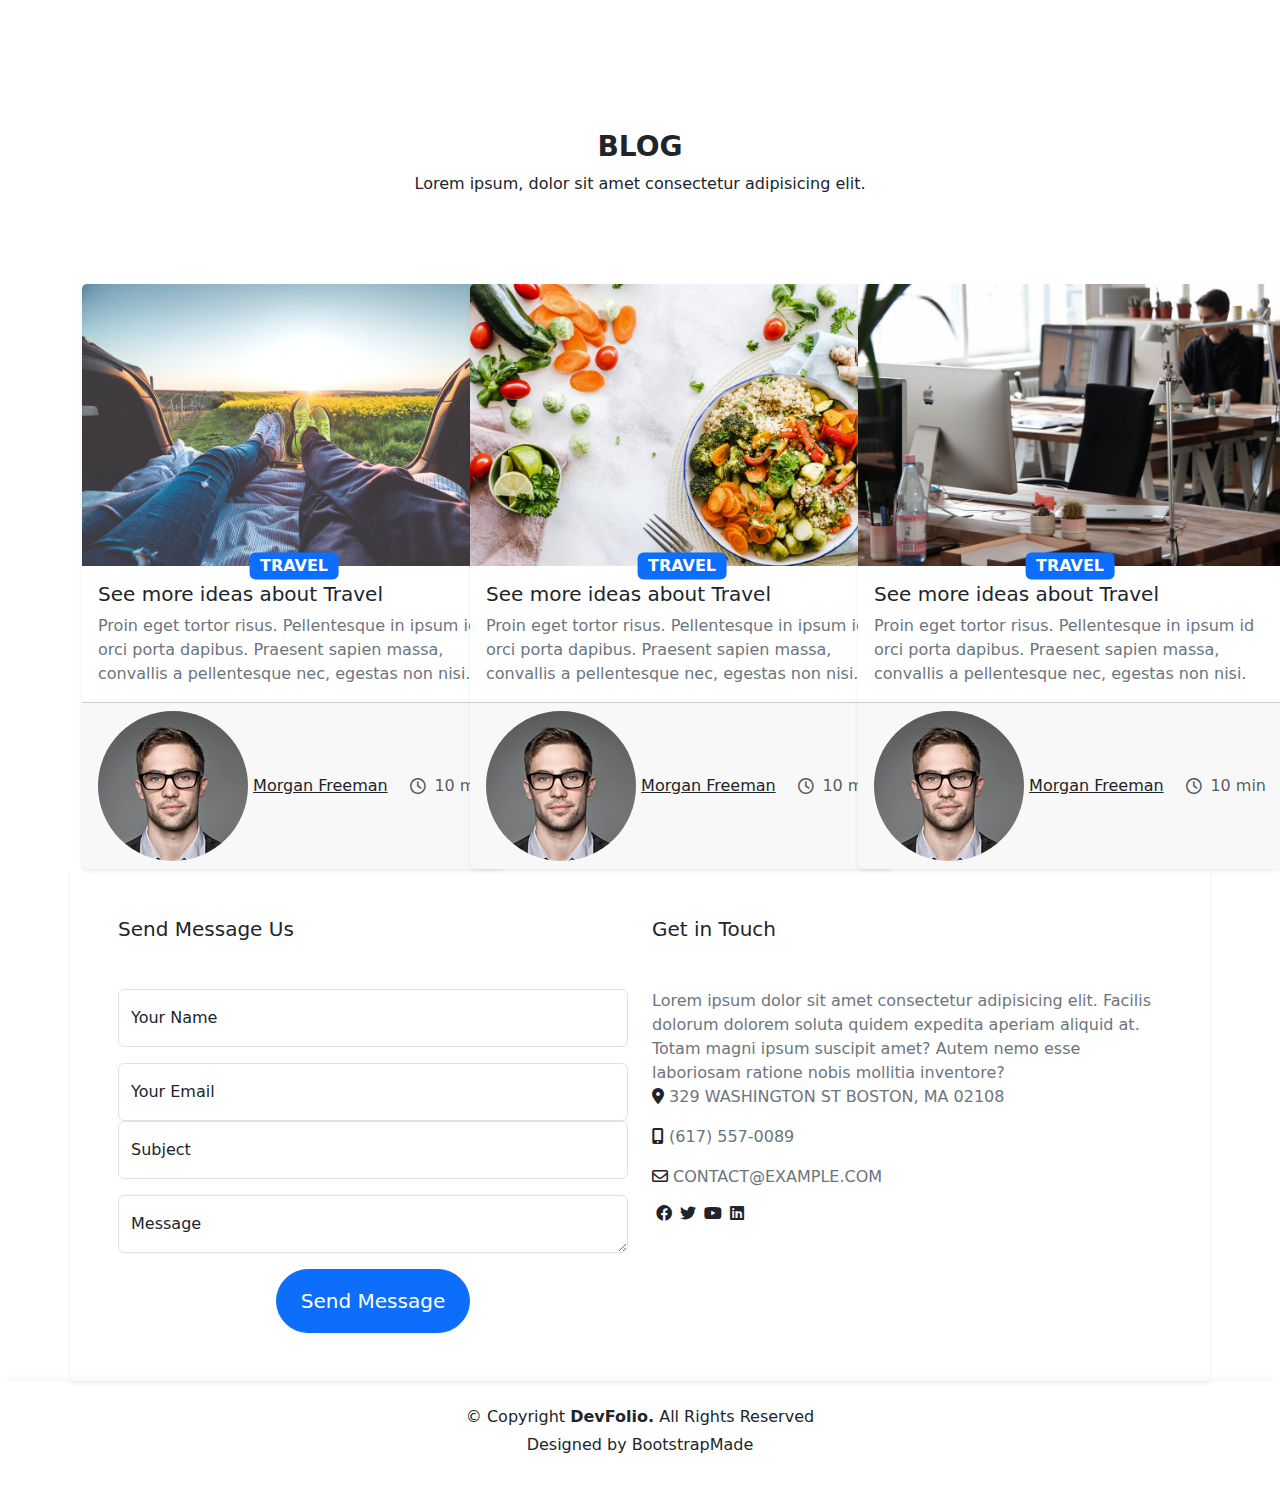
==== commit 9b42b3d1: "changes" ====
--- a/index.html
+++ b/index.html
@@ -7,7 +7,7 @@
     <title>Morgan Freeman</title>
     <link rel="stylesheet" href="./css/bootstrap.min.css">
     <link rel="stylesheet" href="./css/all.min.css">
-    <link rel="stylesheet" href="./css/style.css">
+    <link rel="stylesheet" href="./css/main.css">
 </head>
 
 <body>
